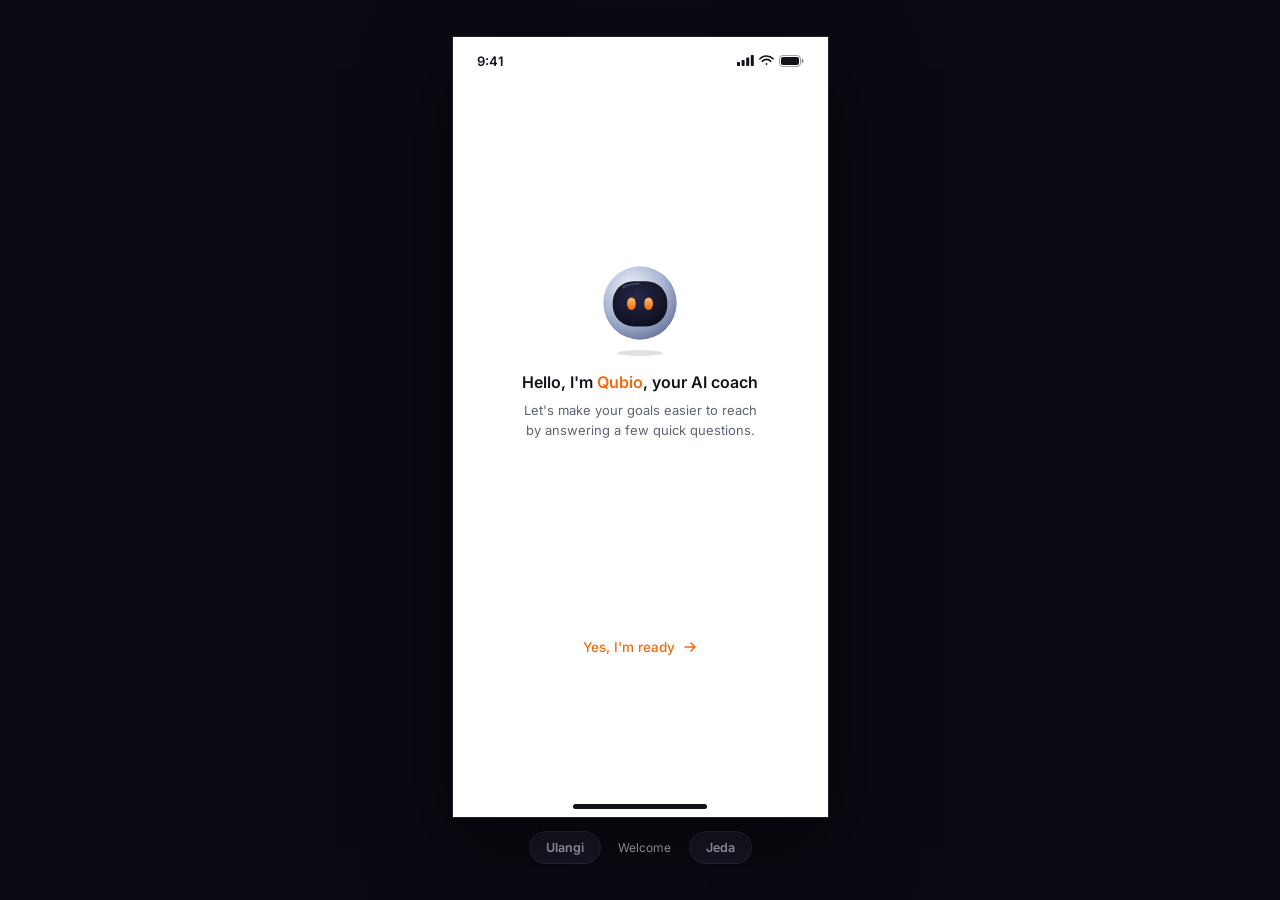
==== qubio-chat.html @ 0ccacf21 "Qubio page: embed Qubio chat prototype for Personalized Gamification Co-Authored-By: Claude Sonnet 5" ====
<!doctype html><html><head><meta charset=utf8><meta name=viewport content="width=device-width,initial-scale=1,viewport-fit=cover"><style>:root{color-scheme:light;box-sizing:border-box;padding-top:env(safe-area-inset-top,0px);padding-bottom:env(safe-area-inset-bottom,0px)}html{scroll-padding-top:env(safe-area-inset-top,0px)}body{margin:0;padding:0;font:14px -apple-system,BlinkMacSystemFont,sans-serif;background:#faf9f5;color:#141413}img{max-width:100%}[hidden]:not([hidden=until-found i]){display:none!important}</style></head><body>
<title>Qubio Chat</title>
<link rel="preconnect" href="https://fonts.googleapis.com">
<link rel="preconnect" href="https://fonts.gstatic.com" crossorigin>
<link rel="stylesheet" href="https://fonts.googleapis.com/css2?family=Inter:wght@400;500;600;700&display=swap">
<style>
/* Layout: one phone prototype centered on a dark stage, screens swap in place (robot stays put, text and input change), controls underneath.
   Single committed look: white phone UI on a deep violet-black ground, matching the user's own screens. */
:root {
  color-scheme: dark;
  --ground: #0b0912;
  --phone: #ffffff;
  --ink: #14131a;
  --muted: #5f6472;
  --orange: #f26a0d;
  --orange-soft: #ffeadb;
  --line: #dfe2e8;
  --off: #c6cad4;
  --stage-text: #b9b6c9;
  --stage-btn: #1a1726;
  --stage-btn-line: #2e2a40;
  --font: "Inter", -apple-system, "SF Pro Text", "Segoe UI", Roboto, sans-serif;
}
html, body { height: 100%; }
body {
  background: var(--ground);
  color: var(--stage-text);
  font-family: var(--font);
  display: grid;
  place-items: center;
  padding-block: 16px;
  padding-inline: 16px;
  box-sizing: border-box;
}
.stage { display: flex; flex-direction: column; align-items: center; gap: 14px; width: 100%; min-width: 0; }

.phone {
  position: relative;
  height: min(780px, calc(100dvh - 92px));
  min-height: 560px;
  aspect-ratio: 375 / 780;
  max-width: 100%;
  background: var(--phone);
  color: var(--ink);
  overflow: hidden;
  box-shadow: 0 0 0 1px #221e33, 0 30px 80px rgba(0,0,0,.55);
}

.status { position: absolute; top: 0; left: 0; right: 0; display: flex; justify-content: space-between; align-items: center; padding: 16px 24px 0; font-size: 13px; font-weight: 600; }
.status .icons { display: flex; gap: 5px; align-items: center; }
.status svg { display: block; }

.back { position: absolute; top: 50px; left: 14px; width: 34px; height: 34px; display: grid; place-items: center; border: 0; background: none; color: var(--ink); padding: 0; cursor: pointer; border-radius: 50%; transition: opacity .4s; }
.back[aria-hidden="true"] { opacity: 0; pointer-events: none; }

/* robot stays fixed across screens */
.robot { position: absolute; left: 50%; top: 35%; width: 78px; transform: translate(-50%, -50%); }
.robot .head { width: 78px; height: 78px; animation: float 3.4s ease-in-out infinite; }
.robot .shadow { width: 46px; height: 6px; margin: 8px auto 0; border-radius: 50%; background: #14131a; opacity: .13; animation: shadow 3.4s ease-in-out infinite; }
.robot svg { display: block; width: 100%; height: 100%; }
.eyes { transform-box: fill-box; transform-origin: center; transition: opacity .25s, transform .25s; animation: blink 4.2s infinite; }
.dots { opacity: 0; transition: opacity .25s; }
.dots circle { transform-box: fill-box; transform-origin: center; }
.thinking .eyes { opacity: 0; animation: none; transform: scaleY(.2); }
.thinking .dots { opacity: 1; }
.thinking .dots circle { animation: bounce 1s ease-in-out infinite; }
.thinking .dots circle:nth-child(2) { animation-delay: .15s; }
.thinking .dots circle:nth-child(3) { animation-delay: .3s; }

/* text blocks under the robot */
.copy { position: absolute; left: 0; right: 0; top: calc(35% + 62px); padding: 0 26px; text-align: center; transition: opacity .35s ease, transform .35s ease; }
.copy.out { opacity: 0; transform: translateY(8px); pointer-events: none; }
.copy h1 { margin: 0; font-size: 16px; font-weight: 600; line-height: 1.35; text-wrap: balance; }
.copy .sub { margin: 8px auto 0; font-size: 13px; line-height: 1.5; color: var(--muted); max-width: 270px; text-wrap: balance; }
.copy .lead { margin: 0 auto; font-size: 12px; line-height: 1.5; color: var(--muted); max-width: 300px; text-wrap: balance; }
.copy .ask { margin: 10px auto 0; font-size: 15.5px; font-weight: 600; line-height: 1.35; max-width: 300px; text-wrap: balance; }
.o { color: var(--orange); }

.ready { position: absolute; left: 50%; top: 76%; transform: translateX(-50%); border: 0; background: none; color: var(--orange); font: 500 13.5px var(--font); display: inline-flex; align-items: center; gap: 8px; padding: 10px 16px; border-radius: 99px; cursor: pointer; transition: opacity .35s, background .2s; white-space: nowrap; }
.ready::before { content: ""; position: absolute; inset: 0; border-radius: inherit; border: 1.5px solid var(--orange); opacity: 0; animation: ring 2s ease-out infinite; }
.ready:hover { background: var(--orange-soft); }
.ready.out { opacity: 0; pointer-events: none; }
.ready svg { animation: nudge 1.4s ease-in-out infinite; }

/* answer field */
.composer { position: absolute; left: 0; right: 0; bottom: 30px; padding: 0 16px; transition: opacity .4s, transform .4s; }
.composer.out { opacity: 0; transform: translateY(10px); pointer-events: none; }
.field { position: relative; display: flex; align-items: flex-end; gap: 8px; min-height: 48px; padding: 8px 8px 8px 14px; border: 1px solid var(--line); border-radius: 10px; box-sizing: border-box; font-size: 13px; line-height: 1.45; background: var(--phone); transition: border-color .25s, box-shadow .25s; }
.field.live { border-color: var(--orange); box-shadow: 0 0 0 3px var(--orange-soft); }
.field .t { flex: 1; min-width: 0; align-self: center; color: #8c90a0; overflow-wrap: anywhere; }
.field.live .t { color: var(--ink); }
.field .caret { display: inline-block; width: 1.5px; height: 15px; background: var(--orange); vertical-align: -3px; margin-left: 1px; animation: caret 1s steps(1) infinite; }
.send { width: 30px; height: 30px; flex: none; border: 0; border-radius: 50%; background: var(--off); display: grid; place-items: center; transition: background .25s, transform .15s; padding: 0; }
.send.on { background: var(--orange); }
.send.press { transform: scale(.8); }
.tap { position: absolute; width: 38px; height: 38px; margin: -19px 0 0 -19px; border-radius: 50%; background: rgba(20,19,26,.18); pointer-events: none; animation: tap .5s ease-out forwards; }

.home { position: absolute; bottom: 8px; left: 50%; width: 134px; height: 5px; margin-left: -67px; border-radius: 3px; background: var(--ink); }

.controls { display: flex; gap: 8px; align-items: center; flex-wrap: wrap; justify-content: center; }
.controls button { font: 600 12.5px var(--font); color: var(--stage-text); background: var(--stage-btn); border: 1px solid var(--stage-btn-line); border-radius: 99px; padding: 8px 16px; cursor: pointer; }
.controls button:hover { border-color: #4a4468; }
.controls .step { font-size: 12px; font-variant-numeric: tabular-nums; min-width: 72px; text-align: center; }
button:focus-visible { outline: 2px solid var(--orange); outline-offset: 2px; }

@keyframes float { 0%, 100% { transform: translateY(0); } 50% { transform: translateY(-5px); } }
@keyframes shadow { 0%, 100% { transform: scaleX(1); opacity: .13; } 50% { transform: scaleX(.85); opacity: .08; } }
@keyframes blink { 0%, 92%, 100% { transform: scaleY(1); } 95% { transform: scaleY(.1); } }
@keyframes bounce { 0%, 60%, 100% { transform: translateY(0); } 30% { transform: translateY(-5px); } }
@keyframes nudge { 0%, 100% { transform: translateX(0); } 50% { transform: translateX(3px); } }
@keyframes ring { 0% { opacity: .5; transform: scale(.9); } 100% { opacity: 0; transform: scale(1.25); } }
@keyframes caret { 50% { opacity: 0; } }
@keyframes tap { from { transform: scale(.4); opacity: 1; } to { transform: scale(1.3); opacity: 0; } }
@media (prefers-reduced-motion: reduce) {
  .robot .head, .robot .shadow, .ready svg, .ready::before, .eyes { animation: none; }
  .thinking .dots circle { animation-duration: 2s; }
}
</style>

<div class="stage">
  <div class="phone" id="phone" aria-label="Qubio onboarding prototype">
    <div class="status">
      <span>9:41</span>
      <span class="icons" aria-hidden="true">
        <svg width="17" height="11" viewBox="0 0 17 11" fill="#14131a"><rect x="0" y="7" width="3" height="4" rx=".8"/><rect x="4.6" y="5" width="3" height="6" rx=".8"/><rect x="9.2" y="2.5" width="3" height="8.5" rx=".8"/><rect x="13.8" y="0" width="3" height="11" rx=".8"/></svg>
        <svg width="15" height="11" viewBox="0 0 15 11" fill="none" stroke="#14131a" stroke-width="1.6" stroke-linecap="round"><path d="M1 3.8a9 9 0 0 1 13 0"/><path d="M3.3 6.3a5.6 5.6 0 0 1 8.4 0"/><circle cx="7.5" cy="9" r=".9" fill="#14131a" stroke="none"/></svg>
        <svg width="25" height="12" viewBox="0 0 25 12" fill="none"><rect x=".5" y=".5" width="21" height="11" rx="3.2" stroke="#14131a" opacity=".4"/><rect x="2" y="2" width="18" height="8" rx="2" fill="#14131a"/><rect x="22.6" y="4" width="1.8" height="4" rx=".9" fill="#14131a" opacity=".5"/></svg>
      </span>
    </div>

    <button class="back" id="back" type="button" aria-label="Back" aria-hidden="true" tabindex="-1">
      <svg width="18" height="18" viewBox="0 0 18 18" fill="none" stroke="currentColor" stroke-width="1.7" stroke-linecap="round" stroke-linejoin="round"><path d="M15 9H3M8 4 3 9l5 5"/></svg>
    </button>

    <div class="robot" id="robot" aria-hidden="true">
      <div class="head">
        <svg viewBox="0 0 100 100">
          <defs>
            <radialGradient id="rim" cx=".38" cy=".3" r=".8"><stop offset="0" stop-color="#eef2fb"/><stop offset=".55" stop-color="#a9b6d3"/><stop offset="1" stop-color="#5d6c93"/></radialGradient>
            <radialGradient id="face" cx=".45" cy=".35" r=".75"><stop offset="0" stop-color="#26294a"/><stop offset="1" stop-color="#0a0b18"/></radialGradient>
            <linearGradient id="glow" x1="0" y1="0" x2="0" y2="1"><stop offset="0" stop-color="#ffc06a"/><stop offset="1" stop-color="#f26a0d"/></linearGradient>
          </defs>
          <circle cx="50" cy="50" r="47" fill="url(#rim)"/>
          <rect x="15" y="22" width="70" height="58" rx="27" fill="url(#face)"/>
          <path d="M28 30c6-3.5 13-4.6 20-4.6" stroke="#ffffff" stroke-opacity=".16" stroke-width="2.6" stroke-linecap="round" fill="none"/>
          <g class="eyes">
            <ellipse cx="39" cy="51" rx="5.6" ry="8" fill="url(#glow)"/>
            <ellipse cx="61" cy="51" rx="5.6" ry="8" fill="url(#glow)"/>
          </g>
          <g class="dots">
            <circle cx="35" cy="54" r="5.4" fill="url(#glow)"/>
            <circle cx="50" cy="50" r="5.4" fill="url(#glow)"/>
            <circle cx="65" cy="54" r="5.4" fill="url(#glow)"/>
          </g>
        </svg>
      </div>
      <div class="shadow"></div>
    </div>

    <section class="copy" id="welcome">
      <h1>Hello, I'm <span class="o">Qubio</span>, your AI coach</h1>
      <p class="sub">Let's make your goals easier to reach by answering a few quick questions.</p>
    </section>

    <section class="copy out" id="question" aria-live="polite">
      <p class="lead" id="lead"></p>
      <p class="ask" id="ask"></p>
    </section>

    <button class="ready" id="ready" type="button">Yes, I'm ready
      <svg width="14" height="14" viewBox="0 0 14 14" fill="none" stroke="currentColor" stroke-width="1.6" stroke-linecap="round" stroke-linejoin="round"><path d="M2 7h10M8 3l4 4-4 4"/></svg>
    </button>

    <div class="composer out" id="composer">
      <div class="field" id="field">
        <span class="t" id="typed">Type your answers here...</span>
        <button class="send" id="send" type="button" aria-label="Send" tabindex="-1">
          <svg width="14" height="14" viewBox="0 0 14 14" fill="none" stroke="#fff" stroke-width="1.5" stroke-linejoin="round"><path d="M12.5 1.5 1.5 5.8l4 1.7 1.7 4z"/><path d="M5.5 7.5l7-6"/></svg>
        </button>
      </div>
    </div>

    <div class="home"></div>
  </div>

  <div class="controls">
    <button type="button" id="restart">Ulangi</button>
    <span class="step" id="step">Welcome</span>
    <button type="button" id="pause">Jeda</button>
  </div>
</div>

<script>
(function () {
  var PLACEHOLDER = "Type your answers here...";
  var STEPS = [
    { lead: 'Nice to meet you, <span class="o">Jaja</span>! A few details help us give better support.', ask: "Which city do you live in?", ans: "Jakarta" },
    { lead: "Nice! Just a few more details to guide you better.", ask: "How old are you?", ans: "27" },
    { lead: "Thanks for sharing! Now, let's dive in and shape a goal that works for you.", ask: "What's something you'd like to focus on or achieve?", ans: "I want to exercise regularly and lose 5 kg this year" },
    { lead: "Let's look deeper and make it clearer.", ask: "What challenges have you faced along the way?", ans: "I lose motivation after two weeks and my schedule keeps changing" },
    { lead: "Noted! Challenges help shape your journey.", ask: "What worked or didn't work for you?", ans: "Morning workouts worked, strict diets didn't" },
    { lead: "Good to know. Every detail counts.", ask: "What's your next step?", ans: "Three 20-minute morning walks this week" }
  ];

  var $ = function (id) { return document.getElementById(id); };
  var robot = $("robot"), welcome = $("welcome"), question = $("question"), lead = $("lead"), ask = $("ask"),
      ready = $("ready"), composer = $("composer"), field = $("field"), typed = $("typed"), send = $("send"),
      back = $("back"), stepLbl = $("step"), phone = $("phone");

  var token = 0, paused = false, CANCEL = {};
  function wait(ms) {
    var my = token, t = 0;
    return new Promise(function (resolve, reject) {
      (function tick() {
        if (my !== token) return reject(CANCEL);
        if (t >= ms) return resolve();
        setTimeout(function () { if (!paused) t += 30; tick(); }, 30);
      })();
    });
  }

  function setField(text, live) {
    if (live) {
      typed.innerHTML = "";
      typed.appendChild(document.createTextNode(text));
      var c = document.createElement("span"); c.className = "caret"; typed.appendChild(c);
    } else {
      typed.textContent = PLACEHOLDER;
    }
    field.classList.toggle("live", !!live);
    send.classList.toggle("on", !!(live && text));
  }

  function tapAt(el) {
    var p = phone.getBoundingClientRect(), r = el.getBoundingClientRect();
    var d = document.createElement("span"); d.className = "tap";
    d.style.left = (r.left - p.left + r.width / 2) + "px";
    d.style.top = (r.top - p.top + r.height / 2) + "px";
    phone.appendChild(d);
    setTimeout(function () { d.remove(); }, 600);
  }

  function showQuestion(i) {
    lead.innerHTML = STEPS[i].lead;
    ask.textContent = STEPS[i].ask;
    question.classList.remove("out");
    stepLbl.textContent = "Q " + (i + 1) + " / " + STEPS.length;
  }

  function toWelcome() {
    token++;
    paused = false; $("pause").textContent = "Jeda";
    robot.classList.remove("thinking");
    welcome.classList.remove("out");
    question.classList.add("out");
    ready.classList.remove("out");
    composer.classList.add("out");
    back.setAttribute("aria-hidden", "true"); back.tabIndex = -1;
    setField("", false);
    stepLbl.textContent = "Welcome";
  }

  async function think(ms) {
    robot.classList.add("thinking");
    await wait(ms);
    robot.classList.remove("thinking");
  }

  async function typeAnswer(text) {
    tapAt(field);
    await wait(250);
    setField("", true);
    await wait(350);
    for (var i = 1; i <= text.length; i++) {
      setField(text.slice(0, i), true);
      await wait(text.length > 20 ? 38 : 85);
    }
    await wait(550);
    tapAt(send);
    send.classList.add("press");
    await wait(160);
    send.classList.remove("press");
  }

  async function run() {
    token++;
    try {
      // welcome screen, then the demo taps "Yes, I'm ready" by itself
      await wait(2200);
      tapAt(ready);
      ready.style.background = "var(--orange-soft)";
      await wait(350);
      ready.style.background = "";
      welcome.classList.add("out");
      ready.classList.add("out");
      await wait(300);
      back.setAttribute("aria-hidden", "false"); back.tabIndex = 0;
      composer.classList.remove("out");
      stepLbl.textContent = "Loading";
      await think(1300);

      for (var i = 0; i < STEPS.length; i++) {
        showQuestion(i);
        await wait(1400);
        await typeAnswer(STEPS[i].ans);
        // send: question fades, field clears, robot loads
        question.classList.add("out");
        setField("", false);
        await wait(250);
        if (i < STEPS.length - 1) {
          stepLbl.textContent = "Loading";
          await think(1500);
        }
      }
      // end: robot keeps loading after the last answer, as if preparing the result
      robot.classList.add("thinking");
      stepLbl.textContent = "Selesai";
      await wait(2500);
      start();
    } catch (e) { if (e !== CANCEL) throw e; }
  }

  function start() { toWelcome(); run(); }

  back.addEventListener("click", start);
  $("restart").addEventListener("click", start);
  start();
  $("pause").addEventListener("click", function () {
    paused = !paused; this.textContent = paused ? "Lanjut" : "Jeda";
  });
})();
</script>

</body></html>
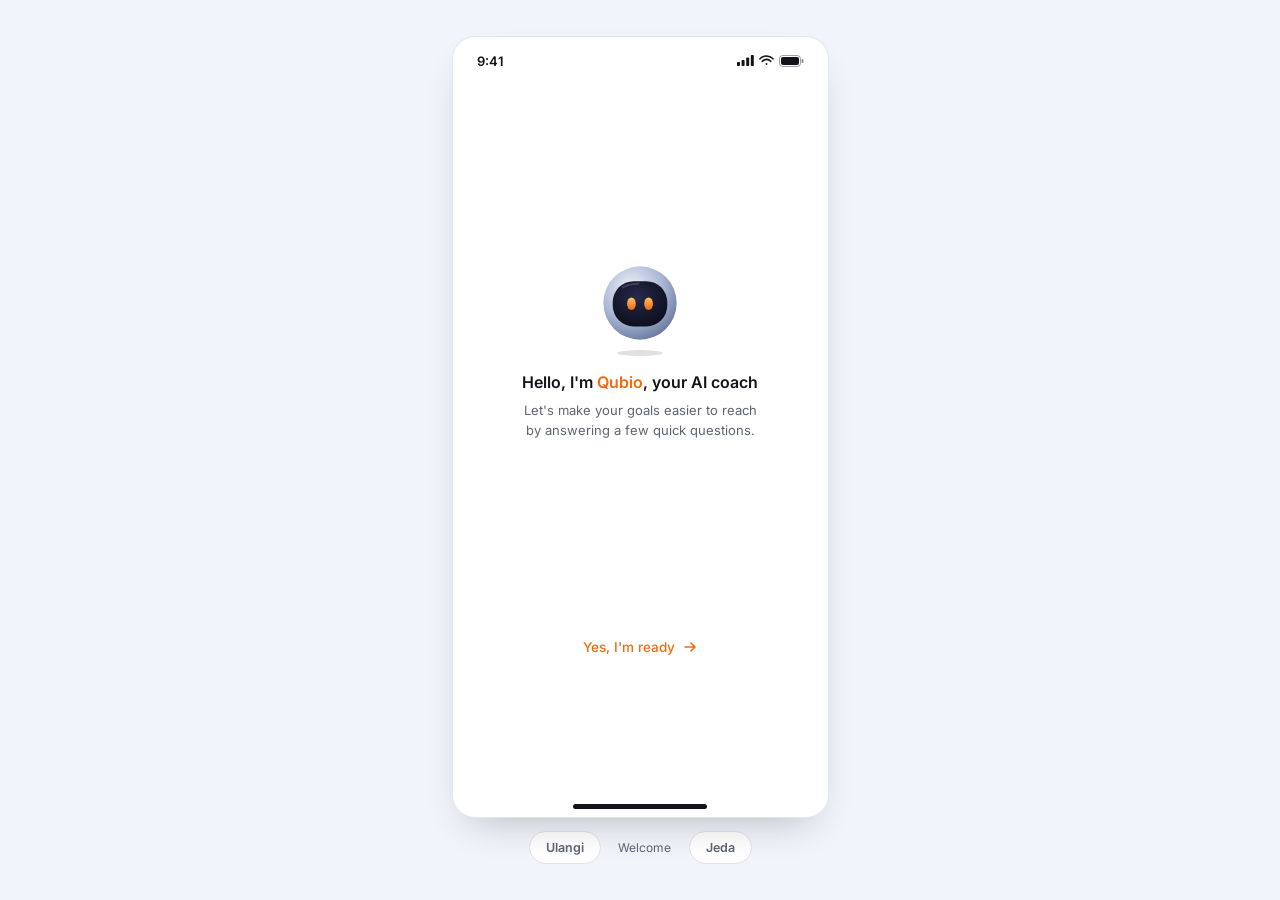
==== commit 6ca44080: "Qubio chat prototype: light background, smaller card Co-Authored-By: Claude Sonnet 5.5 <noreply@anth" ====
--- a/qubio-chat.html
+++ b/qubio-chat.html
@@ -7,8 +7,8 @@
 /* Layout: one phone prototype centered on a dark stage, screens swap in place (robot stays put, text and input change), controls underneath.
    Single committed look: white phone UI on a deep violet-black ground, matching the user's own screens. */
 :root {
-  color-scheme: dark;
-  --ground: #0b0912;
+  color-scheme: light;
+  --ground: #F1F4FB;
   --phone: #ffffff;
   --ink: #14131a;
   --muted: #5f6472;
@@ -16,9 +16,9 @@
   --orange-soft: #ffeadb;
   --line: #dfe2e8;
   --off: #c6cad4;
-  --stage-text: #b9b6c9;
-  --stage-btn: #1a1726;
-  --stage-btn-line: #2e2a40;
+  --stage-text: #5f6472;
+  --stage-btn: #ffffff;
+  --stage-btn-line: #dfe2e8;
   --font: "Inter", -apple-system, "SF Pro Text", "Segoe UI", Roboto, sans-serif;
 }
 html, body { height: 100%; }
@@ -37,13 +37,13 @@
 .phone {
   position: relative;
   height: min(780px, calc(100dvh - 92px));
-  min-height: 560px;
+  min-height: 0;
   aspect-ratio: 375 / 780;
   max-width: 100%;
   background: var(--phone);
   color: var(--ink);
   overflow: hidden;
-  box-shadow: 0 0 0 1px #221e33, 0 30px 80px rgba(0,0,0,.55);
+  border-radius: 22px; box-shadow: 0 0 0 1px #e3e7f0, 0 18px 40px -18px rgba(23,21,18,.3);
 }
 
 .status { position: absolute; top: 0; left: 0; right: 0; display: flex; justify-content: space-between; align-items: center; padding: 16px 24px 0; font-size: 13px; font-weight: 600; }
@@ -99,7 +99,7 @@
 
 .controls { display: flex; gap: 8px; align-items: center; flex-wrap: wrap; justify-content: center; }
 .controls button { font: 600 12.5px var(--font); color: var(--stage-text); background: var(--stage-btn); border: 1px solid var(--stage-btn-line); border-radius: 99px; padding: 8px 16px; cursor: pointer; }
-.controls button:hover { border-color: #4a4468; }
+.controls button:hover { border-color: #b9bfd0; }
 .controls .step { font-size: 12px; font-variant-numeric: tabular-nums; min-width: 72px; text-align: center; }
 button:focus-visible { outline: 2px solid var(--orange); outline-offset: 2px; }
 
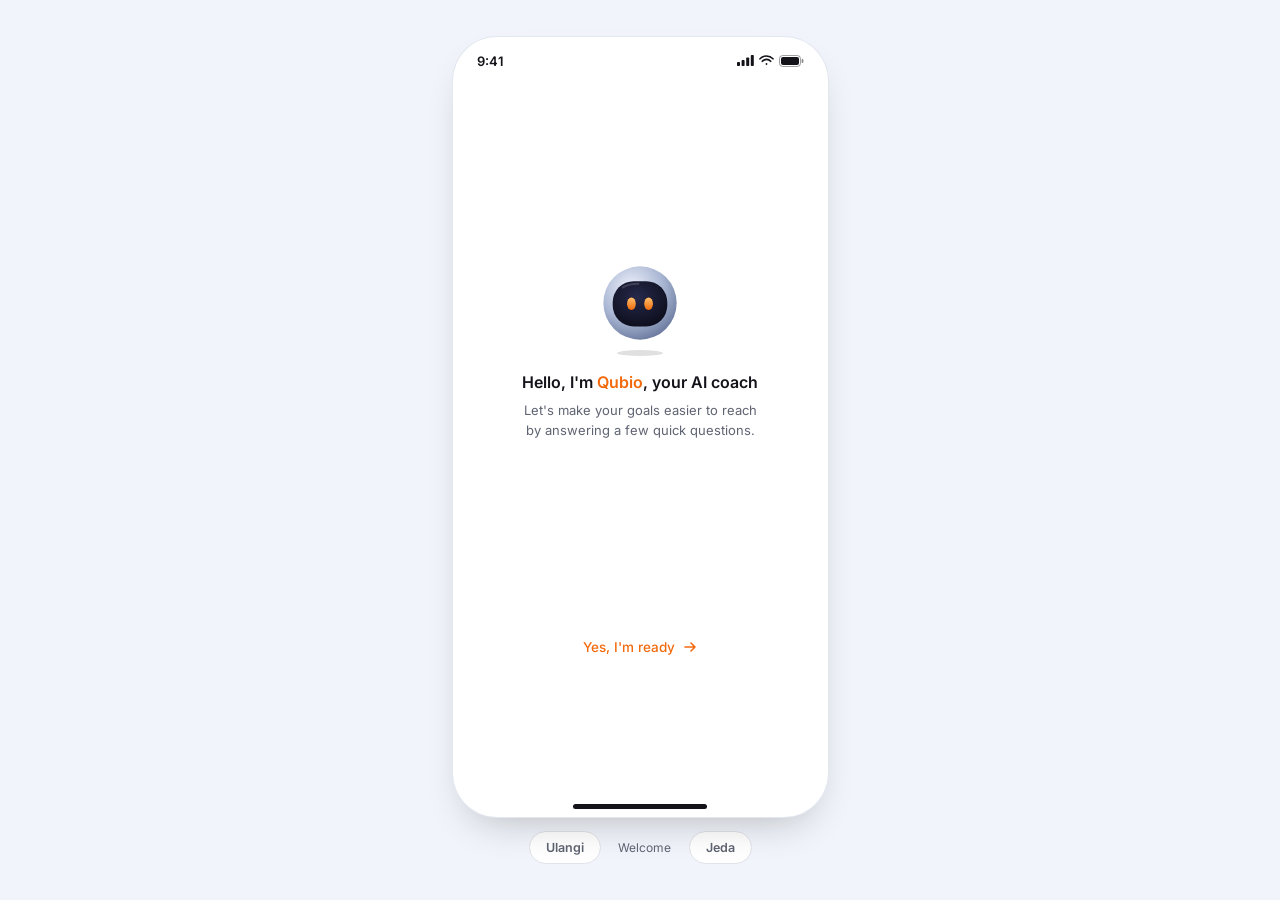
==== commit bfcaf10d: "Qubio chat prototype: scale whole phone proportionally Co-Authored-By: Claude Sonnet 5.5 <noreply@an" ====
--- a/qubio-chat.html
+++ b/qubio-chat.html
@@ -21,29 +21,29 @@
   --stage-btn-line: #dfe2e8;
   --font: "Inter", -apple-system, "SF Pro Text", "Segoe UI", Roboto, sans-serif;
 }
-html, body { height: 100%; }
+html, body { height: 100%; overflow: hidden; }
 body {
   background: var(--ground);
   color: var(--stage-text);
   font-family: var(--font);
   display: grid;
   place-items: center;
-  padding-block: 16px;
-  padding-inline: 16px;
+  padding-block: 14px;
+  padding-inline: 14px;
   box-sizing: border-box;
 }
 .stage { display: flex; flex-direction: column; align-items: center; gap: 14px; width: 100%; min-width: 0; }
 
+.phone-wrap { position: relative; flex: none; }
 .phone {
-  position: relative;
-  height: min(780px, calc(100dvh - 92px));
-  min-height: 0;
-  aspect-ratio: 375 / 780;
-  max-width: 100%;
+  position: absolute; left: 0; top: 0;
+  width: 375px; height: 780px;
+  transform-origin: top left;
   background: var(--phone);
   color: var(--ink);
   overflow: hidden;
-  border-radius: 22px; box-shadow: 0 0 0 1px #e3e7f0, 0 18px 40px -18px rgba(23,21,18,.3);
+  border-radius: 44px;
+  box-shadow: 0 0 0 1px #e3e7f0, 0 18px 40px -18px rgba(23,21,18,.3);
 }
 
 .status { position: absolute; top: 0; left: 0; right: 0; display: flex; justify-content: space-between; align-items: center; padding: 16px 24px 0; font-size: 13px; font-weight: 600; }
@@ -118,7 +118,7 @@
 </style>
 
 <div class="stage">
-  <div class="phone" id="phone" aria-label="Qubio onboarding prototype">
+  <div class="phone-wrap" id="phoneWrap"><div class="phone" id="phone" aria-label="Qubio onboarding prototype">
     <div class="status">
       <span>9:41</span>
       <span class="icons" aria-hidden="true">
@@ -181,7 +181,7 @@
     </div>
 
     <div class="home"></div>
-  </div>
+  </div></div>
 
   <div class="controls">
     <button type="button" id="restart">Ulangi</button>
@@ -232,10 +232,10 @@
   }
 
   function tapAt(el) {
-    var p = phone.getBoundingClientRect(), r = el.getBoundingClientRect();
+    var p = phone.getBoundingClientRect(), r = el.getBoundingClientRect(), k = p.width / phone.offsetWidth;
     var d = document.createElement("span"); d.className = "tap";
-    d.style.left = (r.left - p.left + r.width / 2) + "px";
-    d.style.top = (r.top - p.top + r.height / 2) + "px";
+    d.style.left = ((r.left - p.left + r.width / 2) / k) + "px";
+    d.style.top = ((r.top - p.top + r.height / 2) / k) + "px";
     phone.appendChild(d);
     setTimeout(function () { d.remove(); }, 600);
   }
@@ -329,6 +329,23 @@
     paused = !paused; this.textContent = paused ? "Lanjut" : "Jeda";
   });
 })();
+(function () {
+  var wrap = document.getElementById("phoneWrap"), ph = document.getElementById("phone"),
+      ctr = document.querySelector(".controls"), stage = document.querySelector(".stage");
+  function fit() {
+    var cs = getComputedStyle(document.body);
+    var padX = parseFloat(cs.paddingLeft) * 2, padY = parseFloat(cs.paddingTop) * 2;
+    var availH = window.innerHeight - padY - ctr.offsetHeight - 14;
+    var availW = window.innerWidth - padX;
+    var k = Math.min(availH / 780, availW / 375, 1);
+    if (k < 0.2) k = 0.2;
+    ph.style.transform = "scale(" + k + ")";
+    wrap.style.width = (375 * k) + "px";
+    wrap.style.height = (780 * k) + "px";
+  }
+  window.addEventListener("resize", fit);
+  fit();
+})();
 </script>
 
 </body></html>
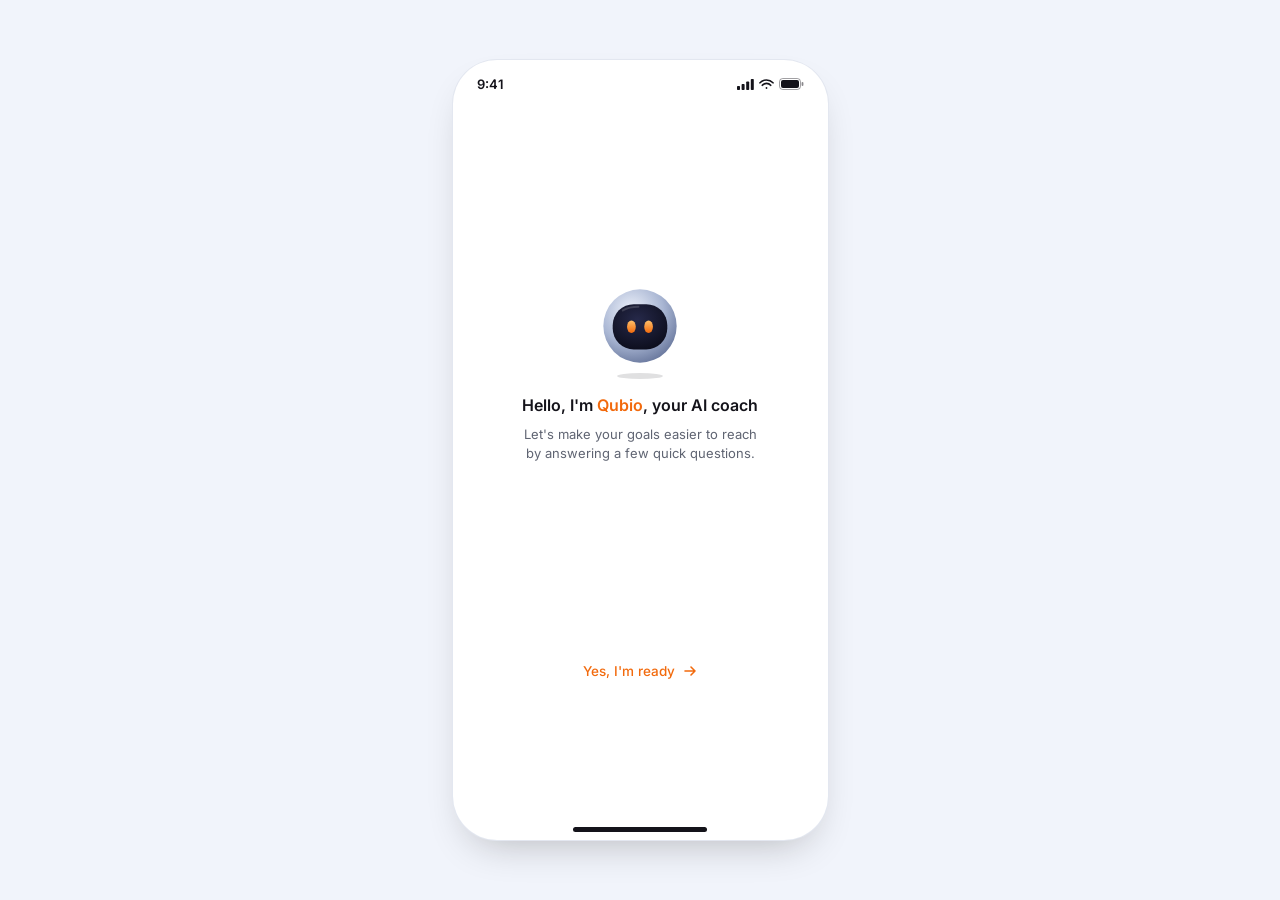
==== commit 2e830593: "Remove Ulangi/Jeda controls from all prototypes, card height 500 Co-Authored-By: Claude Sonnet 5.5 <" ====
--- a/qubio-chat.html
+++ b/qubio-chat.html
@@ -1,4 +1,5 @@
-<!doctype html><html><head><meta charset=utf8><meta name=viewport content="width=device-width,initial-scale=1,viewport-fit=cover"><style>:root{color-scheme:light;box-sizing:border-box;padding-top:env(safe-area-inset-top,0px);padding-bottom:env(safe-area-inset-bottom,0px)}html{scroll-padding-top:env(safe-area-inset-top,0px)}body{margin:0;padding:0;font:14px -apple-system,BlinkMacSystemFont,sans-serif;background:#faf9f5;color:#141413}img{max-width:100%}[hidden]:not([hidden=until-found i]){display:none!important}</style></head><body>
+<!doctype html><html><head><meta charset=utf8><meta name=viewport content="width=device-width,initial-scale=1,viewport-fit=cover"><style>:root{color-scheme:light;box-sizing:border-box;padding-top:env(safe-area-inset-top,0px);padding-bottom:env(safe-area-inset-bottom,0px)}html{scroll-padding-top:env(safe-area-inset-top,0px)}body{margin:0;padding:0;font:14px -apple-system,BlinkMacSystemFont,sans-serif;background:#faf9f5;color:#141413}img{max-width:100%}[hidden]:not([hidden=until-found i]){display:none!important}.controls { display: none !important; }
+</style></head><body>
 <title>Qubio Chat</title>
 <link rel="preconnect" href="https://fonts.googleapis.com">
 <link rel="preconnect" href="https://fonts.gstatic.com" crossorigin>
@@ -335,7 +336,7 @@
   function fit() {
     var cs = getComputedStyle(document.body);
     var padX = parseFloat(cs.paddingLeft) * 2, padY = parseFloat(cs.paddingTop) * 2;
-    var availH = window.innerHeight - padY - ctr.offsetHeight - 14;
+    var availH = window.innerHeight - padY;
     var availW = window.innerWidth - padX;
     var k = Math.min(availH / 780, availW / 375, 1);
     if (k < 0.2) k = 0.2;
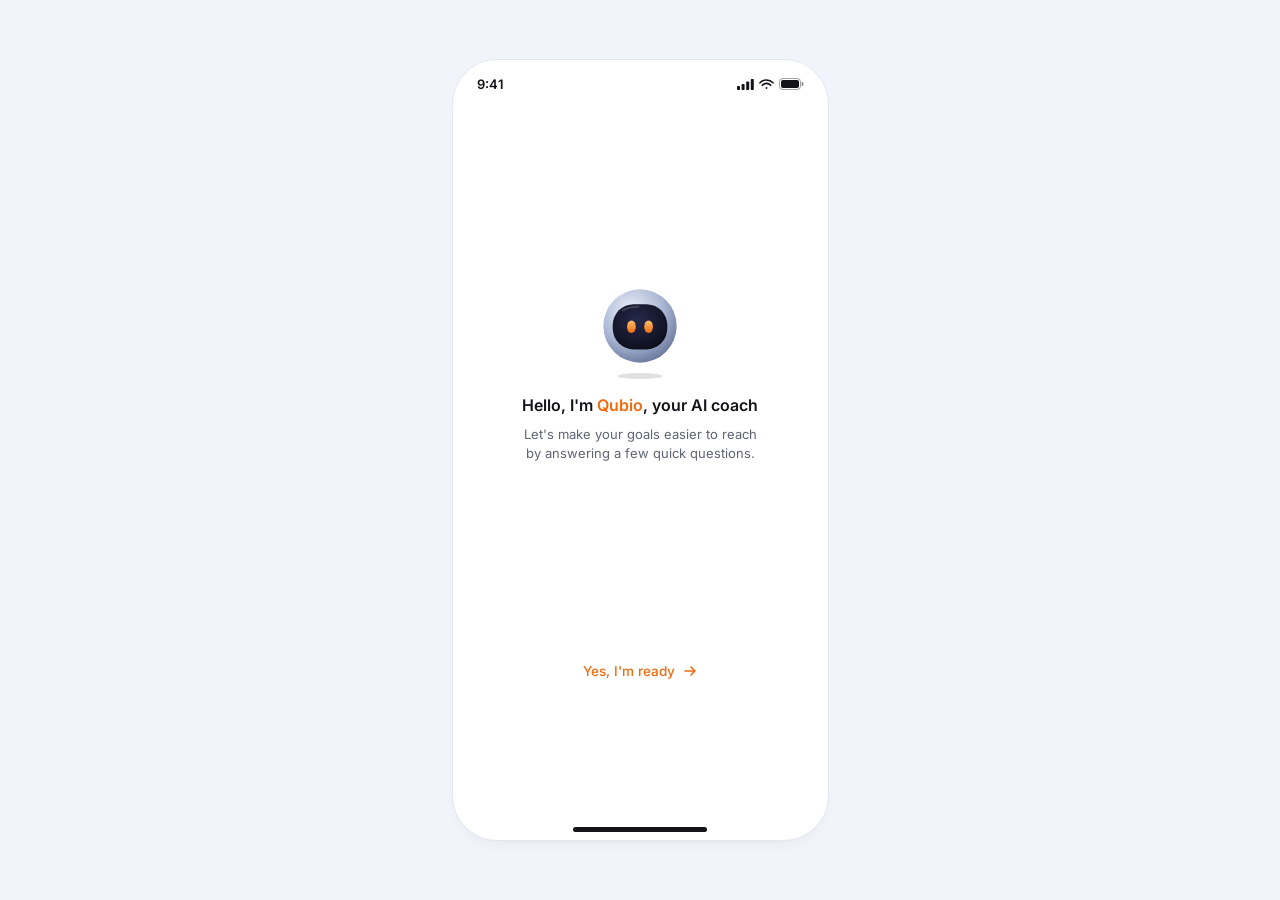
==== commit 0d7d0c58: "Remove card shadows on Qubio images, soften phone shadow Co-Authored-By: Claude Sonnet 5.5 <noreply@" ====
--- a/qubio-chat.html
+++ b/qubio-chat.html
@@ -44,7 +44,7 @@
   color: var(--ink);
   overflow: hidden;
   border-radius: 44px;
-  box-shadow: 0 0 0 1px #e3e7f0, 0 18px 40px -18px rgba(23,21,18,.3);
+  box-shadow: 0 0 0 1px #e3e7f0, 0 8px 20px -14px rgba(23,21,18,.16);
 }
 
 .status { position: absolute; top: 0; left: 0; right: 0; display: flex; justify-content: space-between; align-items: center; padding: 16px 24px 0; font-size: 13px; font-weight: 600; }
